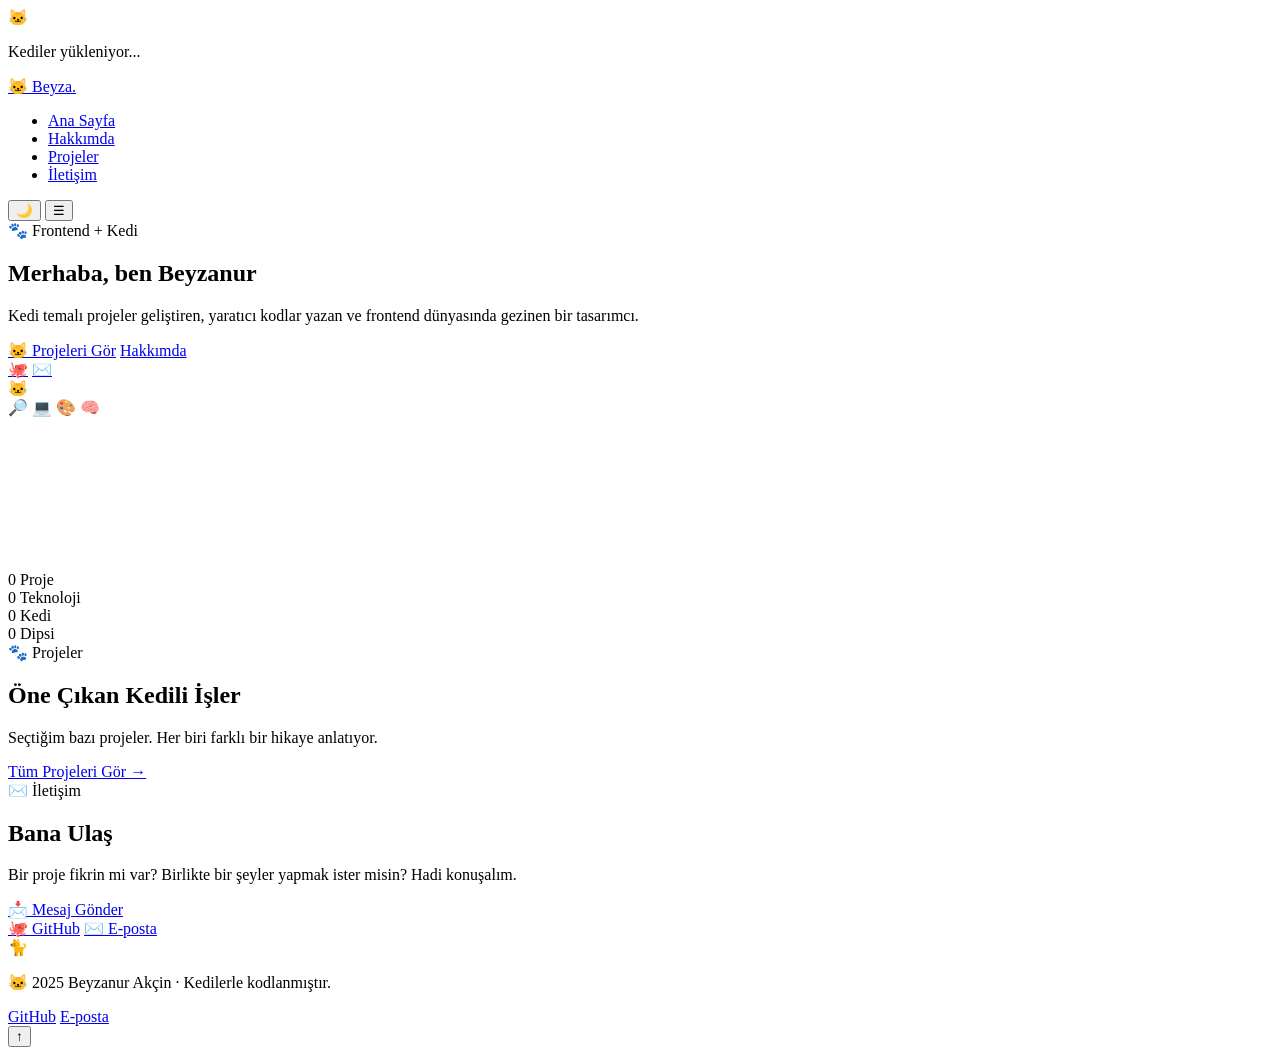
==== index.html @ 3d40d820 "Create index.html for personal portfolio site Add a complete HTML structure for Beyzanur Akçin's por" ====
<!DOCTYPE html>
<html lang="tr">
<head>
  <meta charset="UTF-8" />
  <meta name="viewport" content="width=device-width, initial-scale=1.0" />
  <title>Beyzanur Akçin · Kedi Portföyü</title>
  <meta name="description" content="Beyzanur Akçin'in kişisel portföyü. Kedi temalı web projeleri, frontend geliştirme ve yaratıcı kodlar." />
  <meta name="theme-color" content="#000000" />
  <link rel="icon" href="assets/icons/favicon.ico" />
  <link rel="preconnect" href="https://fonts.googleapis.com" />
  <link rel="preconnect" href="https://fonts.gstatic.com" crossorigin />
  <link href="https://fonts.googleapis.com/css2?family=Inter:opsz,wght@14..32,400;14..32,500;14..32,600;14..32,700;14..32,800&display=swap" rel="stylesheet" />
  <link rel="stylesheet" href="css/variables.css" />
  <link rel="stylesheet" href="css/style.css" />
  <link rel="stylesheet" href="css/animations.css" />
  <link rel="stylesheet" href="css/responsive.css" />
</head>
<body>

  <!-- LOADING -->
  <div id="loader" class="loader">
    <div class="loader-content">
      <span class="loader-cat">🐱</span>
      <div class="loader-bar"></div>
      <p class="loader-text">Kediler yükleniyor...</p>
    </div>
  </div>

  <!-- NAVBAR -->
  <nav class="navbar" id="navbar">
    <div class="container navbar-container">
      <a href="index.html" class="logo">
        <span class="logo-icon">🐱</span>
        <span class="logo-text">Beyza<span class="logo-dot">.</span></span>
      </a>
      <ul class="nav-menu" id="navMenu">
        <li><a href="index.html" class="active">Ana Sayfa</a></li>
        <li><a href="about.html">Hakkımda</a></li>
        <li><a href="projects.html">Projeler</a></li>
        <li><a href="contact.html">İletişim</a></li>
      </ul>
      <div class="nav-actions">
        <button class="theme-toggle" id="themeToggle">🌙</button>
        <button class="menu-toggle" id="menuToggle">☰</button>
      </div>
    </div>
  </nav>

  <!-- HERO -->
  <section class="hero" id="hero">
    <div class="container hero-container">
      <div class="hero-content">
        <span class="hero-badge">🐾 Frontend + Kedi</span>
        <h1 class="hero-title">
          Merhaba, ben <span class="gradient-text">Beyzanur</span>
          <br />
          <span class="typewriter" id="typewriter"></span>
        </h1>
        <p class="hero-description">
          Kedi temalı projeler geliştiren, yaratıcı kodlar yazan ve frontend dünyasında gezinen bir tasarımcı.
        </p>
        <div class="hero-buttons">
          <a href="projects.html" class="btn btn-primary">🐱 Projeleri Gör</a>
          <a href="about.html" class="btn btn-secondary">Hakkımda</a>
        </div>
        <div class="hero-social">
          <a href="https://github.com/ayse-create" target="_blank">🐙</a>
          <a href="mailto:beyza@example.com">✉️</a>
        </div>
      </div>
      <div class="hero-visual">
        <div class="hero-cat">
          <span>🐱</span>
          <div class="hero-cat-ring"></div>
        </div>
        <div class="floating-icons">
          <span class="float-icon">🔎</span>
          <span class="float-icon">💻</span>
          <span class="float-icon">🎨</span>
          <span class="float-icon">🧠</span>
        </div>
      </div>
    </div>
    <canvas id="particles-canvas" class="particles-canvas"></canvas>
  </section>

  <!-- STATS -->
  <section class="stats" id="stats">
    <div class="container stats-container">
      <div class="stat-item">
        <span class="stat-number" data-target="10">0</span>
        <span class="stat-label">Proje</span>
      </div>
      <div class="stat-item">
        <span class="stat-number" data-target="4">0</span>
        <span class="stat-label">Teknoloji</span>
      </div>
      <div class="stat-item">
        <span class="stat-number" data-target="100">0</span>
        <span class="stat-label">Kedi</span>
      </div>
      <div class="stat-item">
        <span class="stat-number" data-target="1">0</span>
        <span class="stat-label">Dipsi</span>
      </div>
    </div>
  </section>

  <!-- FEATURED -->
  <section class="featured" id="featured">
    <div class="container">
      <div class="section-header">
        <span class="section-tag">🐾 Projeler</span>
        <h2 class="section-title">Öne Çıkan <span class="gradient-text">Kedili</span> İşler</h2>
        <p class="section-description">Seçtiğim bazı projeler. Her biri farklı bir hikaye anlatıyor.</p>
      </div>
      <div class="featured-grid" id="featuredGrid"></div>
      <div class="section-footer">
        <a href="projects.html" class="btn btn-outline">Tüm Projeleri Gör →</a>
      </div>
    </div>
  </section>

  <!-- CONTACT -->
  <section class="contact-section" id="contact">
    <div class="container contact-container">
      <div class="contact-content">
        <span class="section-tag">✉️ İletişim</span>
        <h2 class="section-title">Bana <span class="gradient-text">Ulaş</span></h2>
        <p class="section-description">Bir proje fikrin mi var? Birlikte bir şeyler yapmak ister misin? Hadi konuşalım.</p>
        <a href="contact.html" class="btn btn-primary">📩 Mesaj Gönder</a>
        <div class="contact-social">
          <a href="https://github.com/ayse-create" target="_blank">🐙 GitHub</a>
          <a href="mailto:beyza@example.com">✉️ E-posta</a>
        </div>
      </div>
      <div class="contact-cat">
        <span>🐈</span>
      </div>
    </div>
  </section>

  <!-- FOOTER -->
  <footer class="footer">
    <div class="container footer-container">
      <p class="footer-text">🐱 <span id="footerYear">2025</span> Beyzanur Akçin · Kedilerle kodlanmıştır.</p>
      <div class="footer-links">
        <a href="https://github.com/ayse-create" target="_blank">GitHub</a>
        <a href="mailto:beyza@example.com">E-posta</a>
      </div>
    </div>
  </footer>

  <!-- BACK TO TOP -->
  <button class="back-to-top" id="backToTop">↑</button>
  <div class="scroll-progress" id="scrollProgress"></div>

  <!-- JS -->
  <script src="js/particles.js"></script>
  <script src="js/search.js"></script>
  <script src="js/animations.js"></script>
  <script src="js/theme.js"></script>
  <script src="js/main.js"></script>

</body>
</html>
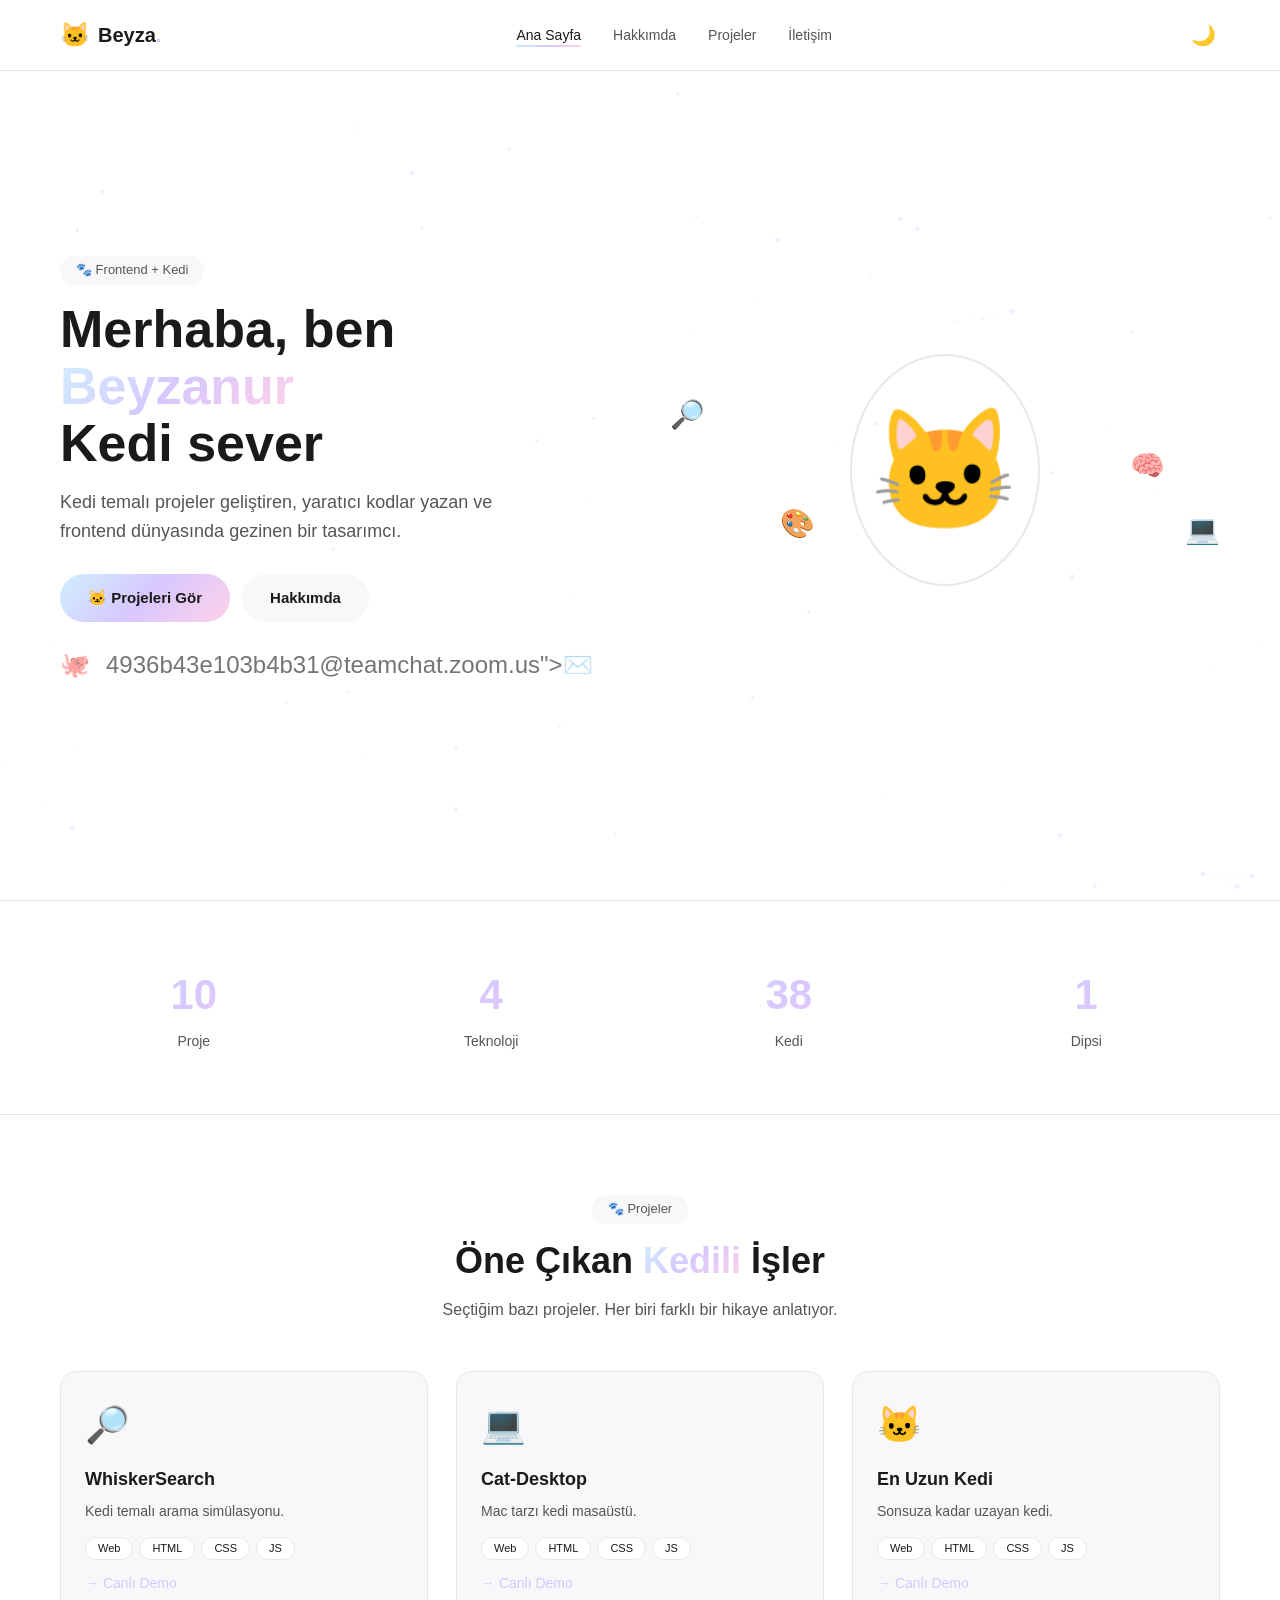
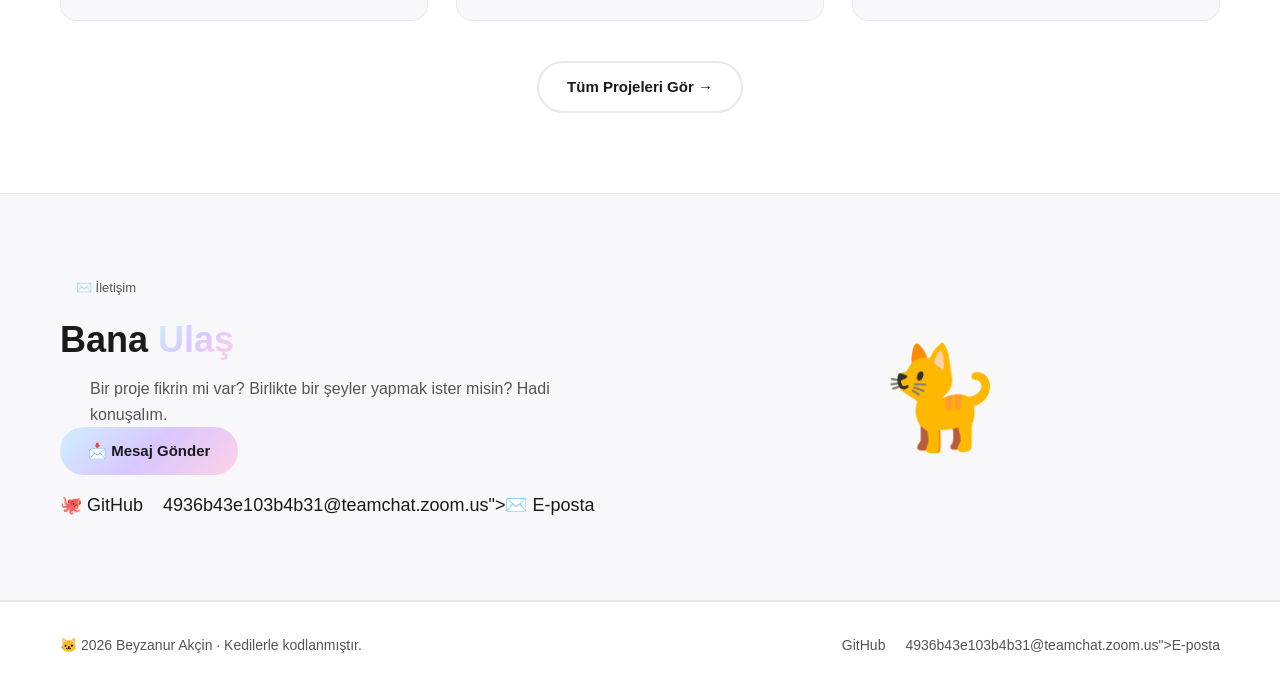
==== commit 5c979632: "Update index.html" ====
--- a/index.html
+++ b/index.html
@@ -65,7 +65,7 @@
         </div>
         <div class="hero-social">
           <a href="https://github.com/ayse-create" target="_blank">🐙</a>
-          <a href="mailto:beyza@example.com">✉️</a>
+          <a href="4936b43e103b4b31@teamchat.zoom.us">4936b43e103b4b31@teamchat.zoom.us">✉️</a>
         </div>
       </div>
       <div class="hero-visual">
@@ -131,7 +131,7 @@
         <a href="contact.html" class="btn btn-primary">📩 Mesaj Gönder</a>
         <div class="contact-social">
           <a href="https://github.com/ayse-create" target="_blank">🐙 GitHub</a>
-          <a href="mailto:beyza@example.com">✉️ E-posta</a>
+          <a href="mailto:4936b43e103b4b31@teamchat.zoom.us">4936b43e103b4b31@teamchat.zoom.us">✉️ E-posta</a>
         </div>
       </div>
       <div class="contact-cat">
@@ -146,7 +146,7 @@
       <p class="footer-text">🐱 <span id="footerYear">2025</span> Beyzanur Akçin · Kedilerle kodlanmıştır.</p>
       <div class="footer-links">
         <a href="https://github.com/ayse-create" target="_blank">GitHub</a>
-        <a href="mailto:beyza@example.com">E-posta</a>
+        <a href="mailto:4936b43e103b4b31@teamchat.zoom.us">4936b43e103b4b31@teamchat.zoom.us">E-posta</a>
       </div>
     </div>
   </footer>
--- a/css/variables.css
+++ b/css/variables.css
@@ -0,0 +1,45 @@
+/* ============================================
+   📦 CSS DEĞİŞKENLERİ (Variables)
+   Renkler, fontlar, boyutlar, gölgeler
+   ============================================ */
+
+:root {
+  /* ----- RENKLER (Light) ----- */
+  --color-bg: #ffffff;
+  --color-text: #1a1a1a;
+  --color-text-secondary: #555555;
+  --color-border: #e8e8e8;
+  --color-card: #f8f8fa;
+  --color-card-hover: #f0f0f5;
+
+  /* Gradient (pastel) */
+  --gradient-main: linear-gradient(135deg, #CFEFFF, #D8C7FF, #FFD1E8);
+  --gradient-text: linear-gradient(135deg, #CFEFFF, #D8C7FF, #FFD1E8);
+
+  /* Font */
+  --font-family: 'Inter', -apple-system, BlinkMacSystemFont, 'Segoe UI', Roboto, sans-serif;
+  --font-size-base: 16px;
+
+  /* Boyutlar */
+  --container-max: 1200px;
+  --radius: 16px;
+  --radius-full: 999px;
+
+  /* Gölge */
+  --shadow-sm: 0 2px 8px rgba(0, 0, 0, 0.04);
+  --shadow-md: 0 8px 24px rgba(0, 0, 0, 0.06);
+  --shadow-lg: 0 20px 48px rgba(0, 0, 0, 0.08);
+
+  /* Geçiş */
+  --transition: 0.3s cubic-bezier(0.16, 1, 0.3, 1);
+}
+
+/* ----- DARK THEME ----- */
+[data-theme="dark"] {
+  --color-bg: #0d0d0d;
+  --color-text: #f5f5f5;
+  --color-text-secondary: #aaaaaa;
+  --color-border: #2a2a2a;
+  --color-card: #1a1a1a;
+  --color-card-hover: #222222;
+}
--- a/css/style.css
+++ b/css/style.css
@@ -0,0 +1,725 @@
+/* ============================================
+   🎨 ANA TASARIM (Style)
+   ============================================ */
+
+/* ----- RESET ----- */
+* {
+  margin: 0;
+  padding: 0;
+  box-sizing: border-box;
+}
+
+html {
+  scroll-behavior: smooth;
+}
+
+body {
+  font-family: var(--font-family);
+  font-size: var(--font-size-base);
+  background: var(--color-bg);
+  color: var(--color-text);
+  line-height: 1.6;
+  transition: background var(--transition), color var(--transition);
+}
+
+a {
+  color: inherit;
+  text-decoration: none;
+}
+
+button {
+  cursor: pointer;
+  border: none;
+  background: none;
+  font-family: inherit;
+}
+
+img {
+  max-width: 100%;
+  display: block;
+}
+
+/* ----- CONTAINER ----- */
+.container {
+  max-width: var(--container-max);
+  margin: 0 auto;
+  padding: 0 20px;
+}
+
+/* ----- LOADING ----- */
+.loader {
+  position: fixed;
+  inset: 0;
+  z-index: 9999;
+  background: var(--color-bg);
+  display: flex;
+  align-items: center;
+  justify-content: center;
+  transition: opacity 0.6s ease, visibility 0.6s ease;
+}
+
+.loader.hidden {
+  opacity: 0;
+  visibility: hidden;
+  pointer-events: none;
+}
+
+.loader-content {
+  text-align: center;
+}
+
+.loader-cat {
+  font-size: 48px;
+  display: block;
+  animation: bounce 1.2s infinite;
+}
+
+.loader-bar {
+  width: 200px;
+  height: 4px;
+  background: var(--color-border);
+  border-radius: 4px;
+  margin: 16px auto 8px;
+  overflow: hidden;
+}
+
+.loader-bar::after {
+  content: '';
+  display: block;
+  width: 40%;
+  height: 100%;
+  background: var(--gradient-main);
+  border-radius: 4px;
+  animation: load 1.2s infinite ease-in-out;
+}
+
+.loader-text {
+  font-size: 14px;
+  color: var(--color-text-secondary);
+}
+
+/* ----- NAVBAR ----- */
+.navbar {
+  position: fixed;
+  top: 0;
+  left: 0;
+  right: 0;
+  z-index: 100;
+  padding: 16px 0;
+  background: rgba(var(--color-bg), 0.8);
+  backdrop-filter: blur(12px);
+  border-bottom: 1px solid var(--color-border);
+  transition: background var(--transition);
+}
+
+.navbar-container {
+  display: flex;
+  align-items: center;
+  justify-content: space-between;
+}
+
+.logo {
+  display: flex;
+  align-items: center;
+  gap: 8px;
+  font-size: 20px;
+  font-weight: 700;
+}
+
+.logo-icon {
+  font-size: 24px;
+}
+
+.logo-dot {
+  color: #D8C7FF;
+}
+
+.nav-menu {
+  display: flex;
+  gap: 32px;
+  list-style: none;
+}
+
+.nav-menu a {
+  font-size: 14px;
+  font-weight: 500;
+  color: var(--color-text-secondary);
+  transition: color var(--transition);
+  position: relative;
+}
+
+.nav-menu a:hover,
+.nav-menu a.active {
+  color: var(--color-text);
+}
+
+.nav-menu a.active::after {
+  content: '';
+  position: absolute;
+  bottom: -4px;
+  left: 0;
+  right: 0;
+  height: 2px;
+  background: var(--gradient-main);
+  border-radius: 2px;
+}
+
+.nav-actions {
+  display: flex;
+  align-items: center;
+  gap: 12px;
+}
+
+.theme-toggle,
+.menu-toggle {
+  font-size: 20px;
+  padding: 4px;
+  border-radius: 50%;
+  transition: background var(--transition);
+}
+
+.theme-toggle:hover,
+.menu-toggle:hover {
+  background: var(--color-card-hover);
+}
+
+.menu-toggle {
+  display: none;
+}
+
+/* ----- HERO ----- */
+.hero {
+  min-height: 100vh;
+  display: flex;
+  align-items: center;
+  padding: 100px 0 60px;
+  position: relative;
+  overflow: hidden;
+}
+
+.hero-container {
+  display: grid;
+  grid-template-columns: 1fr 1fr;
+  gap: 60px;
+  align-items: center;
+  position: relative;
+  z-index: 2;
+}
+
+.hero-badge {
+  display: inline-block;
+  padding: 4px 16px;
+  border-radius: var(--radius-full);
+  font-size: 13px;
+  font-weight: 500;
+  background: var(--color-card);
+  color: var(--color-text-secondary);
+  margin-bottom: 16px;
+}
+
+.hero-title {
+  font-size: 52px;
+  font-weight: 800;
+  line-height: 1.1;
+  margin-bottom: 16px;
+}
+
+.gradient-text {
+  background: var(--gradient-text);
+  -webkit-background-clip: text;
+  -webkit-text-fill-color: transparent;
+  background-clip: text;
+}
+
+.hero-description {
+  font-size: 18px;
+  color: var(--color-text-secondary);
+  max-width: 480px;
+  margin-bottom: 28px;
+}
+
+.hero-buttons {
+  display: flex;
+  gap: 12px;
+  flex-wrap: wrap;
+}
+
+.btn {
+  display: inline-flex;
+  align-items: center;
+  gap: 8px;
+  padding: 12px 28px;
+  border-radius: var(--radius-full);
+  font-weight: 600;
+  font-size: 15px;
+  transition: all var(--transition);
+}
+
+.btn-primary {
+  background: var(--gradient-main);
+  color: #1a1a1a;
+}
+
+.btn-primary:hover {
+  transform: translateY(-2px);
+  box-shadow: 0 8px 24px rgba(216, 199, 255, 0.3);
+}
+
+.btn-secondary {
+  background: var(--color-card);
+  color: var(--color-text);
+}
+
+.btn-secondary:hover {
+  background: var(--color-card-hover);
+}
+
+.btn-outline {
+  border: 2px solid var(--color-border);
+  color: var(--color-text);
+}
+
+.btn-outline:hover {
+  border-color: #D8C7FF;
+  background: rgba(216, 199, 255, 0.08);
+}
+
+.hero-social {
+  display: flex;
+  gap: 16px;
+  margin-top: 24px;
+  font-size: 24px;
+}
+
+.hero-social a {
+  opacity: 0.6;
+  transition: opacity var(--transition);
+}
+
+.hero-social a:hover {
+  opacity: 1;
+}
+
+/* Hero Görsel */
+.hero-visual {
+  display: flex;
+  justify-content: center;
+  align-items: center;
+  position: relative;
+}
+
+.hero-cat {
+  font-size: 120px;
+  position: relative;
+  animation: float 4s ease-in-out infinite;
+}
+
+.hero-cat-ring {
+  position: absolute;
+  inset: -20px;
+  border-radius: 50%;
+  border: 2px solid var(--color-border);
+  animation: spin 20s linear infinite;
+}
+
+.floating-icons {
+  position: absolute;
+  width: 100%;
+  height: 100%;
+  pointer-events: none;
+}
+
+.float-icon {
+  position: absolute;
+  font-size: 28px;
+  animation: float 3s ease-in-out infinite;
+}
+
+.float-icon:nth-child(1) { top: 10%; left: 0; animation-delay: 0s; }
+.float-icon:nth-child(2) { top: 70%; right: 0; animation-delay: 0.4s; }
+.float-icon:nth-child(3) { bottom: 10%; left: 20%; animation-delay: 0.8s; }
+.float-icon:nth-child(4) { bottom: 40%; right: 10%; animation-delay: 1.2s; }
+
+/* Particles */
+.particles-canvas {
+  position: absolute;
+  inset: 0;
+  z-index: 0;
+  pointer-events: none;
+}
+
+/* ----- STATS ----- */
+.stats {
+  padding: 60px 0;
+  border-top: 1px solid var(--color-border);
+  border-bottom: 1px solid var(--color-border);
+}
+
+.stats-container {
+  display: grid;
+  grid-template-columns: repeat(4, 1fr);
+  gap: 30px;
+  text-align: center;
+}
+
+.stat-number {
+  font-size: 42px;
+  font-weight: 700;
+  background: var(--gradient-text);
+  -webkit-background-clip: text;
+  -webkit-text-fill-color: transparent;
+  background-clip: text;
+  display: block;
+}
+
+.stat-label {
+  font-size: 14px;
+  color: var(--color-text-secondary);
+  margin-top: 4px;
+}
+
+/* ----- FEATURED ----- */
+.featured {
+  padding: 80px 0;
+}
+
+.section-header {
+  text-align: center;
+  margin-bottom: 48px;
+}
+
+.section-tag {
+  display: inline-block;
+  padding: 4px 16px;
+  border-radius: var(--radius-full);
+  font-size: 13px;
+  font-weight: 500;
+  background: var(--color-card);
+  color: var(--color-text-secondary);
+  margin-bottom: 8px;
+}
+
+.section-title {
+  font-size: 36px;
+  font-weight: 700;
+}
+
+.section-description {
+  font-size: 16px;
+  color: var(--color-text-secondary);
+  max-width: 500px;
+  margin: 8px auto 0;
+}
+
+.featured-grid {
+  display: grid;
+  grid-template-columns: repeat(auto-fill, minmax(280px, 1fr));
+  gap: 28px;
+}
+
+.project-card {
+  background: var(--color-card);
+  border-radius: var(--radius);
+  padding: 24px;
+  transition: all var(--transition);
+  border: 1px solid var(--color-border);
+}
+
+.project-card:hover {
+  transform: translateY(-4px);
+  box-shadow: var(--shadow-lg);
+  border-color: #D8C7FF;
+}
+
+.project-card .emoji {
+  font-size: 36px;
+  display: block;
+  margin-bottom: 12px;
+}
+
+.project-card h3 {
+  font-size: 18px;
+  font-weight: 600;
+  margin-bottom: 6px;
+}
+
+.project-card p {
+  font-size: 14px;
+  color: var(--color-text-secondary);
+  margin-bottom: 14px;
+}
+
+.project-card .tags {
+  display: flex;
+  flex-wrap: wrap;
+  gap: 6px;
+}
+
+.project-card .tags span {
+  padding: 2px 12px;
+  border-radius: var(--radius-full);
+  font-size: 11px;
+  font-weight: 500;
+  background: var(--color-bg);
+  border: 1px solid var(--color-border);
+}
+
+.project-card .project-link {
+  display: inline-block;
+  margin-top: 12px;
+  font-size: 14px;
+  font-weight: 500;
+  color: #D8C7FF;
+}
+
+.section-footer {
+  text-align: center;
+  margin-top: 40px;
+}
+
+/* ----- CONTACT SECTION ----- */
+.contact-section {
+  padding: 80px 0;
+  background: var(--color-card);
+  border-top: 1px solid var(--color-border);
+  border-bottom: 1px solid var(--color-border);
+}
+
+.contact-container {
+  display: grid;
+  grid-template-columns: 1fr 1fr;
+  gap: 40px;
+  align-items: center;
+}
+
+.contact-social {
+  display: flex;
+  gap: 20px;
+  margin-top: 16px;
+  font-size: 18px;
+}
+
+.contact-cat {
+  font-size: 100px;
+  text-align: center;
+}
+
+/* ----- FOOTER ----- */
+.footer {
+  padding: 32px 0;
+  border-top: 1px solid var(--color-border);
+}
+
+.footer-container {
+  display: flex;
+  justify-content: space-between;
+  align-items: center;
+  flex-wrap: wrap;
+  gap: 16px;
+}
+
+.footer-text {
+  font-size: 14px;
+  color: var(--color-text-secondary);
+}
+
+.footer-links {
+  display: flex;
+  gap: 20px;
+  font-size: 14px;
+  color: var(--color-text-secondary);
+}
+
+.footer-links a:hover {
+  color: var(--color-text);
+}
+
+/* ----- BACK TO TOP ----- */
+.back-to-top {
+  position: fixed;
+  bottom: 30px;
+  right: 30px;
+  z-index: 99;
+  width: 44px;
+  height: 44px;
+  border-radius: 50%;
+  background: var(--gradient-main);
+  color: #1a1a1a;
+  font-size: 20px;
+  font-weight: 700;
+  box-shadow: var(--shadow-md);
+  opacity: 0;
+  visibility: hidden;
+  transform: translateY(20px);
+  transition: all var(--transition);
+}
+
+.back-to-top.visible {
+  opacity: 1;
+  visibility: visible;
+  transform: translateY(0);
+}
+
+.back-to-top:hover {
+  transform: translateY(-4px);
+  box-shadow: var(--shadow-lg);
+}
+
+/* ----- SCROLL PROGRESS ----- */
+.scroll-progress {
+  position: fixed;
+  top: 0;
+  left: 0;
+  height: 3px;
+  z-index: 101;
+  background: var(--gradient-main);
+  width: 0%;
+  transition: width 0.1s;
+}
+
+/* ----- PAGE LAYOUT ----- */
+.page {
+  padding: 120px 0 80px;
+}
+
+.page-header {
+  text-align: center;
+  margin-bottom: 48px;
+}
+
+.page-title {
+  font-size: 40px;
+  font-weight: 700;
+}
+
+.page-description {
+  font-size: 16px;
+  color: var(--color-text-secondary);
+  max-width: 500px;
+  margin: 8px auto 0;
+}
+
+/* ----- ABOUT ----- */
+.about-grid {
+  display: grid;
+  grid-template-columns: 2fr 1fr;
+  gap: 40px;
+  align-items: center;
+}
+
+.about-text p {
+  margin-bottom: 16px;
+  color: var(--color-text-secondary);
+}
+
+.about-cat {
+  text-align: center;
+  font-size: 80px;
+  padding: 40px;
+  background: var(--color-card);
+  border-radius: var(--radius);
+}
+
+.about-cat p {
+  font-size: 14px;
+  color: var(--color-text-secondary);
+  margin-top: 12px;
+}
+
+/* ----- PROJECTS FILTER ----- */
+.projects-filter {
+  display: flex;
+  justify-content: center;
+  gap: 8px;
+  flex-wrap: wrap;
+  margin-bottom: 40px;
+}
+
+.filter-btn {
+  padding: 8px 20px;
+  border-radius: var(--radius-full);
+  font-size: 14px;
+  font-weight: 500;
+  color: var(--color-text-secondary);
+  background: var(--color-card);
+  border: 1px solid var(--color-border);
+  transition: all var(--transition);
+}
+
+.filter-btn:hover,
+.filter-btn.active {
+  background: var(--gradient-main);
+  color: #1a1a1a;
+  border-color: transparent;
+}
+
+.projects-grid {
+  display: grid;
+  grid-template-columns: repeat(auto-fill, minmax(280px, 1fr));
+  gap: 28px;
+}
+
+/* ----- CONTACT FORM ----- */
+.contact-form-container {
+  display: grid;
+  grid-template-columns: 2fr 1fr;
+  gap: 40px;
+}
+
+.contact-form {
+  display: flex;
+  flex-direction: column;
+  gap: 18px;
+}
+
+.form-group {
+  display: flex;
+  flex-direction: column;
+  gap: 4px;
+}
+
+.form-group label {
+  font-size: 14px;
+  font-weight: 500;
+}
+
+.form-group input,
+.form-group textarea {
+  padding: 12px 16px;
+  border-radius: var(--radius);
+  border: 1px solid var(--color-border);
+  background: var(--color-bg);
+  color: var(--color-text);
+  font-family: inherit;
+  font-size: 15px;
+  transition: border var(--transition);
+}
+
+.form-group input:focus,
+.form-group textarea:focus {
+  outline: none;
+  border-color: #D8C7FF;
+}
+
+.contact-info {
+  display: flex;
+  flex-direction: column;
+  gap: 16px;
+  padding: 24px;
+  background: var(--color-card);
+  border-radius: var(--radius);
+}
+
+.contact-info p {
+  font-size: 14px;
+  color: var(--color-text-secondary);
+}
+
+.contact-info a {
+  color: var(--color-text);
+  font-weight: 500;
+}
+
+.contact-info a:hover {
+  color: #D8C7FF;
+}
--- a/css/animations.css
+++ b/css/animations.css
@@ -0,0 +1,51 @@
+/* ============================================
+   🎬 ANİMASYONLAR
+   ============================================ */
+
+/* Bounce */
+@keyframes bounce {
+  0%, 100% { transform: translateY(0); }
+  50% { transform: translateY(-12px); }
+}
+
+/* Float */
+@keyframes float {
+  0%, 100% { transform: translateY(0); }
+  50% { transform: translateY(-12px); }
+}
+
+/* Spin */
+@keyframes spin {
+  0% { transform: rotate(0deg); }
+  100% { transform: rotate(360deg); }
+}
+
+/* Loader */
+@keyframes load {
+  0% { transform: translateX(-100%); }
+  100% { transform: translateX(300%); }
+}
+
+/* Typewriter (JS ile yapılacak) */
+
+/* Fade In */
+@keyframes fadeInUp {
+  from {
+    opacity: 0;
+    transform: translateY(24px);
+  }
+  to {
+    opacity: 1;
+    transform: translateY(0);
+  }
+}
+
+.fade-in {
+  opacity: 0;
+  animation: fadeInUp 0.6s ease forwards;
+}
+
+.delay-1 { animation-delay: 0.1s; }
+.delay-2 { animation-delay: 0.2s; }
+.delay-3 { animation-delay: 0.3s; }
+.delay-4 { animation-delay: 0.4s; }
--- a/css/responsive.css
+++ b/css/responsive.css
@@ -0,0 +1,128 @@
+/* ============================================
+   📱 RESPONSIVE
+   ============================================ */
+
+/* Tablet */
+@media (max-width: 1024px) {
+  .hero-container {
+    grid-template-columns: 1fr;
+    text-align: center;
+  }
+
+  .hero-description {
+    margin-left: auto;
+    margin-right: auto;
+  }
+
+  .hero-buttons {
+    justify-content: center;
+  }
+
+  .hero-social {
+    justify-content: center;
+  }
+
+  .hero-cat {
+    font-size: 80px;
+  }
+
+  .stats-container {
+    grid-template-columns: repeat(2, 1fr);
+  }
+
+  .about-grid {
+    grid-template-columns: 1fr;
+  }
+
+  .contact-container {
+    grid-template-columns: 1fr;
+    text-align: center;
+  }
+
+  .contact-form-container {
+    grid-template-columns: 1fr;
+  }
+
+  .contact-info {
+    text-align: center;
+  }
+}
+
+/* Mobil */
+@media (max-width: 768px) {
+  .nav-menu {
+    position: fixed;
+    top: 0;
+    left: 0;
+    right: 0;
+    bottom: 0;
+    background: var(--color-bg);
+    flex-direction: column;
+    align-items: center;
+    justify-content: center;
+    gap: 24px;
+    font-size: 20px;
+    transform: translateX(100%);
+    transition: transform 0.4s ease;
+    z-index: 99;
+  }
+
+  .nav-menu.open {
+    transform: translateX(0);
+  }
+
+  .menu-toggle {
+    display: block;
+    z-index: 100;
+  }
+
+  .hero-title {
+    font-size: 34px;
+  }
+
+  .section-title {
+    font-size: 28px;
+  }
+
+  .featured-grid,
+  .projects-grid {
+    grid-template-columns: 1fr;
+  }
+
+  .footer-container {
+    flex-direction: column;
+    text-align: center;
+  }
+
+  .contact-cat {
+    font-size: 60px;
+  }
+
+  .stat-number {
+    font-size: 32px;
+  }
+
+  .page-title {
+    font-size: 30px;
+  }
+}
+
+/* Küçük mobil */
+@media (max-width: 480px) {
+  .hero-title {
+    font-size: 28px;
+  }
+
+  .btn {
+    padding: 10px 20px;
+    font-size: 14px;
+  }
+
+  .container {
+    padding: 0 16px;
+  }
+
+  .stat-number {
+    font-size: 28px;
+  }
+}
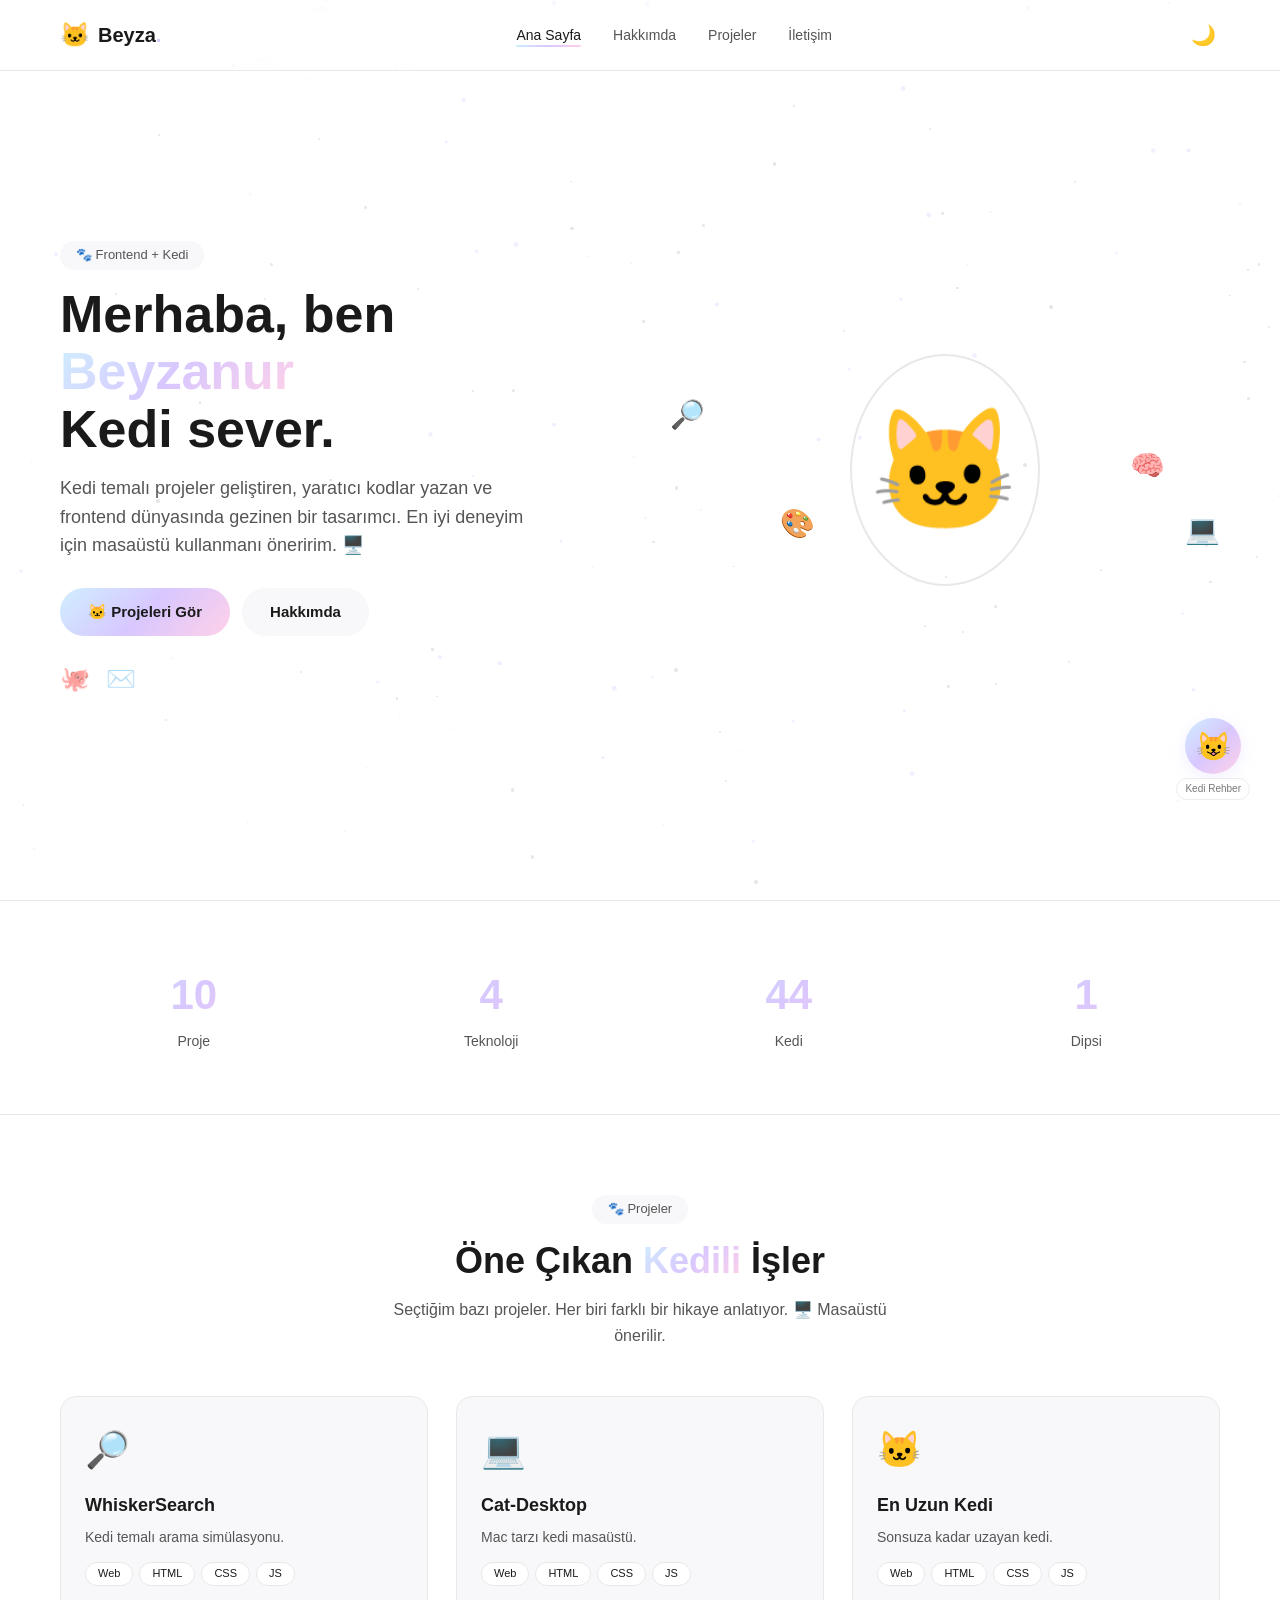
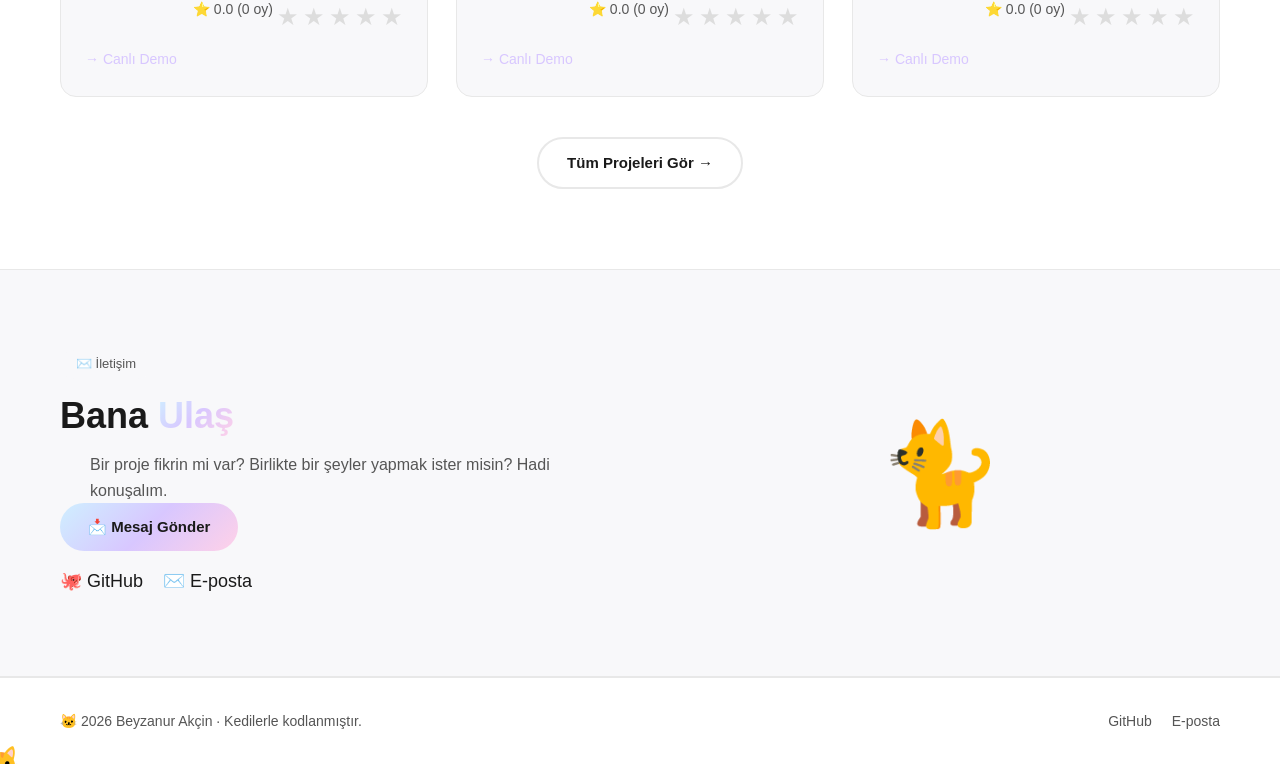
==== commit ab8e07bb: "Improve loading screen and section descriptions Updated text for loading screen and descriptions to " ====
--- a/index.html
+++ b/index.html
@@ -17,7 +17,7 @@
 </head>
 <body>
 
-  <!-- LOADING -->
+  <!-- LOADING EKRANI -->
   <div id="loader" class="loader">
     <div class="loader-content">
       <span class="loader-cat">🐱</span>
@@ -57,7 +57,7 @@
           <span class="typewriter" id="typewriter"></span>
         </h1>
         <p class="hero-description">
-          Kedi temalı projeler geliştiren, yaratıcı kodlar yazan ve frontend dünyasında gezinen bir tasarımcı.
+          Kedi temalı projeler geliştiren, yaratıcı kodlar yazan ve frontend dünyasında gezinen bir tasarımcı. En iyi deneyim için masaüstü kullanmanı öneririm. 🖥️
         </p>
         <div class="hero-buttons">
           <a href="projects.html" class="btn btn-primary">🐱 Projeleri Gör</a>
@@ -65,7 +65,7 @@
         </div>
         <div class="hero-social">
           <a href="https://github.com/ayse-create" target="_blank">🐙</a>
-          <a href="4936b43e103b4b31@teamchat.zoom.us">4936b43e103b4b31@teamchat.zoom.us">✉️</a>
+          <a href="mailto:4936b43e103b4b31@teamchat.zoom.us">✉️</a>
         </div>
       </div>
       <div class="hero-visual">
@@ -112,9 +112,11 @@
       <div class="section-header">
         <span class="section-tag">🐾 Projeler</span>
         <h2 class="section-title">Öne Çıkan <span class="gradient-text">Kedili</span> İşler</h2>
-        <p class="section-description">Seçtiğim bazı projeler. Her biri farklı bir hikaye anlatıyor.</p>
+        <p class="section-description">Seçtiğim bazı projeler. Her biri farklı bir hikaye anlatıyor. 🖥️ Masaüstü önerilir.</p>
       </div>
-      <div class="featured-grid" id="featuredGrid"></div>
+      <div class="featured-grid" id="featuredGrid">
+        <!-- JS ile doldurulacak -->
+      </div>
       <div class="section-footer">
         <a href="projects.html" class="btn btn-outline">Tüm Projeleri Gör →</a>
       </div>
@@ -131,7 +133,7 @@
         <a href="contact.html" class="btn btn-primary">📩 Mesaj Gönder</a>
         <div class="contact-social">
           <a href="https://github.com/ayse-create" target="_blank">🐙 GitHub</a>
-          <a href="mailto:4936b43e103b4b31@teamchat.zoom.us">4936b43e103b4b31@teamchat.zoom.us">✉️ E-posta</a>
+          <a href="mailto:4936b43e103b4b31@teamchat.zoom.us">✉️ E-posta</a>
         </div>
       </div>
       <div class="contact-cat">
@@ -146,7 +148,7 @@
       <p class="footer-text">🐱 <span id="footerYear">2025</span> Beyzanur Akçin · Kedilerle kodlanmıştır.</p>
       <div class="footer-links">
         <a href="https://github.com/ayse-create" target="_blank">GitHub</a>
-        <a href="mailto:4936b43e103b4b31@teamchat.zoom.us">4936b43e103b4b31@teamchat.zoom.us">E-posta</a>
+        <a href="mailto:4936b43e103b4b31@teamchat.zoom.us">E-posta</a>
       </div>
     </div>
   </footer>
@@ -155,12 +157,10 @@
   <button class="back-to-top" id="backToTop">↑</button>
   <div class="scroll-progress" id="scrollProgress"></div>
 
-  <!-- JS -->
   <script src="js/particles.js"></script>
   <script src="js/search.js"></script>
   <script src="js/animations.js"></script>
   <script src="js/theme.js"></script>
   <script src="js/main.js"></script>
-
 </body>
 </html>
--- a/css/variables.css
+++ b/css/variables.css
@@ -1,40 +1,27 @@
 /* ============================================
    📦 CSS DEĞİŞKENLERİ (Variables)
-   Renkler, fontlar, boyutlar, gölgeler
    ============================================ */
 
 :root {
-  /* ----- RENKLER (Light) ----- */
   --color-bg: #ffffff;
   --color-text: #1a1a1a;
   --color-text-secondary: #555555;
   --color-border: #e8e8e8;
   --color-card: #f8f8fa;
   --color-card-hover: #f0f0f5;
-
-  /* Gradient (pastel) */
   --gradient-main: linear-gradient(135deg, #CFEFFF, #D8C7FF, #FFD1E8);
   --gradient-text: linear-gradient(135deg, #CFEFFF, #D8C7FF, #FFD1E8);
-
-  /* Font */
   --font-family: 'Inter', -apple-system, BlinkMacSystemFont, 'Segoe UI', Roboto, sans-serif;
   --font-size-base: 16px;
-
-  /* Boyutlar */
   --container-max: 1200px;
   --radius: 16px;
   --radius-full: 999px;
-
-  /* Gölge */
   --shadow-sm: 0 2px 8px rgba(0, 0, 0, 0.04);
   --shadow-md: 0 8px 24px rgba(0, 0, 0, 0.06);
   --shadow-lg: 0 20px 48px rgba(0, 0, 0, 0.08);
-
-  /* Geçiş */
   --transition: 0.3s cubic-bezier(0.16, 1, 0.3, 1);
 }
 
-/* ----- DARK THEME ----- */
 [data-theme="dark"] {
   --color-bg: #0d0d0d;
   --color-text: #f5f5f5;
--- a/css/style.css
+++ b/css/style.css
@@ -2,7 +2,6 @@
    🎨 ANA TASARIM (Style)
    ============================================ */
 
-/* ----- RESET ----- */
 * {
   margin: 0;
   padding: 0;
@@ -39,14 +38,12 @@
   display: block;
 }
 
-/* ----- CONTAINER ----- */
 .container {
   max-width: var(--container-max);
   margin: 0 auto;
   padding: 0 20px;
 }
 
-/* ----- LOADING ----- */
 .loader {
   position: fixed;
   inset: 0;
@@ -98,7 +95,6 @@
   color: var(--color-text-secondary);
 }
 
-/* ----- NAVBAR ----- */
 .navbar {
   position: fixed;
   top: 0;
@@ -187,7 +183,6 @@
   display: none;
 }
 
-/* ----- HERO ----- */
 .hero {
   min-height: 100vh;
   display: flex;
@@ -300,7 +295,6 @@
   opacity: 1;
 }
 
-/* Hero Görsel */
 .hero-visual {
   display: flex;
   justify-content: center;
@@ -340,7 +334,6 @@
 .float-icon:nth-child(3) { bottom: 10%; left: 20%; animation-delay: 0.8s; }
 .float-icon:nth-child(4) { bottom: 40%; right: 10%; animation-delay: 1.2s; }
 
-/* Particles */
 .particles-canvas {
   position: absolute;
   inset: 0;
@@ -348,7 +341,6 @@
   pointer-events: none;
 }
 
-/* ----- STATS ----- */
 .stats {
   padding: 60px 0;
   border-top: 1px solid var(--color-border);
@@ -378,7 +370,6 @@
   margin-top: 4px;
 }
 
-/* ----- FEATURED ----- */
 .featured {
   padding: 80px 0;
 }
@@ -423,12 +414,33 @@
   padding: 24px;
   transition: all var(--transition);
   border: 1px solid var(--color-border);
+  position: relative;
+  overflow: visible;
+}
+
+.project-card::before {
+  content: '';
+  position: absolute;
+  inset: -4px;
+  border-radius: var(--radius);
+  padding: 2px;
+  background: var(--gradient-main);
+  -webkit-mask: linear-gradient(#fff 0 0) content-box, linear-gradient(#fff 0 0);
+  mask: linear-gradient(#fff 0 0) content-box, linear-gradient(#fff 0 0);
+  -webkit-mask-composite: xor;
+  mask-composite: exclude;
+  opacity: 0;
+  transition: opacity 0.4s ease;
+  pointer-events: none;
+}
+
+.project-card:hover::before {
+  opacity: 1;
 }
 
 .project-card:hover {
-  transform: translateY(-4px);
-  box-shadow: var(--shadow-lg);
-  border-color: #D8C7FF;
+  transform: translateY(-8px);
+  box-shadow: 0 20px 48px rgba(216, 199, 255, 0.2);
 }
 
 .project-card .emoji {
@@ -477,7 +489,6 @@
   margin-top: 40px;
 }
 
-/* ----- CONTACT SECTION ----- */
 .contact-section {
   padding: 80px 0;
   background: var(--color-card);
@@ -504,7 +515,6 @@
   text-align: center;
 }
 
-/* ----- FOOTER ----- */
 .footer {
   padding: 32px 0;
   border-top: 1px solid var(--color-border);
@@ -534,7 +544,6 @@
   color: var(--color-text);
 }
 
-/* ----- BACK TO TOP ----- */
 .back-to-top {
   position: fixed;
   bottom: 30px;
@@ -565,7 +574,6 @@
   box-shadow: var(--shadow-lg);
 }
 
-/* ----- SCROLL PROGRESS ----- */
 .scroll-progress {
   position: fixed;
   top: 0;
@@ -577,7 +585,6 @@
   transition: width 0.1s;
 }
 
-/* ----- PAGE LAYOUT ----- */
 .page {
   padding: 120px 0 80px;
 }
@@ -599,7 +606,6 @@
   margin: 8px auto 0;
 }
 
-/* ----- ABOUT ----- */
 .about-grid {
   display: grid;
   grid-template-columns: 2fr 1fr;
@@ -610,6 +616,37 @@
 .about-text p {
   margin-bottom: 16px;
   color: var(--color-text-secondary);
+}
+
+.about-cards {
+  display: grid;
+  grid-template-columns: repeat(3, 1fr);
+  gap: 16px;
+  margin-top: 20px;
+}
+
+.about-card {
+  background: var(--color-card);
+  padding: 16px;
+  border-radius: var(--radius);
+  text-align: center;
+  border: 1px solid var(--color-border);
+}
+
+.about-card span {
+  font-size: 28px;
+  display: block;
+}
+
+.about-card h4 {
+  font-size: 14px;
+  margin: 6px 0 4px;
+}
+
+.about-card p {
+  font-size: 12px;
+  color: var(--color-text-secondary);
+  margin: 0;
 }
 
 .about-cat {
@@ -626,7 +663,6 @@
   margin-top: 12px;
 }
 
-/* ----- PROJECTS FILTER ----- */
 .projects-filter {
   display: flex;
   justify-content: center;
@@ -659,7 +695,6 @@
   gap: 28px;
 }
 
-/* ----- CONTACT FORM ----- */
 .contact-form-container {
   display: grid;
   grid-template-columns: 2fr 1fr;
@@ -723,3 +758,149 @@
 .contact-info a:hover {
   color: #D8C7FF;
 }
+
+/* ===== İMLEC TAKİP EDEN KEDI ===== */
+.custom-cursor {
+  position: fixed;
+  pointer-events: none;
+  z-index: 9999;
+  font-size: 32px;
+  transition: transform 0.15s ease;
+  transform: translate(-50%, -50%);
+  will-change: transform;
+}
+
+.custom-cursor.hidden {
+  opacity: 0;
+}
+
+.speech-bubble {
+  position: fixed;
+  pointer-events: none;
+  z-index: 9998;
+  background: rgba(0, 0, 0, 0.85);
+  backdrop-filter: blur(8px);
+  color: #fff;
+  padding: 8px 16px;
+  border-radius: 20px;
+  font-size: 13px;
+  font-weight: 500;
+  max-width: 220px;
+  text-align: center;
+  opacity: 0;
+  transition: opacity 0.3s ease, transform 0.3s ease;
+  transform: translateY(8px);
+  box-shadow: 0 8px 24px rgba(0, 0, 0, 0.2);
+  border: 1px solid rgba(255, 255, 255, 0.1);
+}
+
+.speech-bubble.show {
+  opacity: 1;
+  transform: translateY(0);
+}
+
+.speech-bubble::after {
+  content: '';
+  position: absolute;
+  bottom: -10px;
+  left: 20px;
+  border-left: 8px solid transparent;
+  border-right: 8px solid transparent;
+  border-top: 10px solid rgba(0, 0, 0, 0.85);
+}
+
+.cat-toggle {
+  position: fixed;
+  bottom: 100px;
+  right: 30px;
+  z-index: 9997;
+  display: flex;
+  flex-direction: column;
+  align-items: center;
+  gap: 4px;
+}
+
+.cat-toggle-btn {
+  width: 56px;
+  height: 56px;
+  border-radius: 50%;
+  border: none;
+  background: var(--gradient-main);
+  font-size: 28px;
+  cursor: pointer;
+  box-shadow: 0 4px 16px rgba(216, 199, 255, 0.3);
+  transition: all 0.3s ease;
+  display: flex;
+  align-items: center;
+  justify-content: center;
+}
+
+.cat-toggle-btn:hover {
+  transform: scale(1.08);
+  box-shadow: 0 8px 24px rgba(216, 199, 255, 0.4);
+}
+
+.cat-toggle-label {
+  font-size: 10px;
+  color: var(--color-text-secondary);
+  background: var(--color-bg);
+  padding: 2px 8px;
+  border-radius: 12px;
+  border: 1px solid var(--color-border);
+  white-space: nowrap;
+  opacity: 0.8;
+}
+
+.starfield {
+  position: fixed;
+  inset: 0;
+  z-index: 0;
+  pointer-events: none;
+  overflow: hidden;
+}
+
+.star {
+  position: absolute;
+  width: 3px;
+  height: 3px;
+  background: var(--color-text-secondary);
+  border-radius: 50%;
+  opacity: 0.15;
+  animation: twinkle 2s ease-in-out infinite alternate;
+}
+
+@keyframes twinkle {
+  0% { opacity: 0.05; transform: scale(0.8); }
+  100% { opacity: 0.25; transform: scale(1.2); }
+}
+
+.star-rating {
+  display: flex;
+  gap: 4px;
+  margin-top: 12px;
+  direction: rtl;
+}
+
+.star-rating input {
+  display: none;
+}
+
+.star-rating label {
+  font-size: 24px;
+  color: #ddd;
+  cursor: pointer;
+  transition: color 0.2s;
+}
+
+.star-rating label:hover,
+.star-rating label:hover ~ label,
+.star-rating input:checked ~ label {
+  color: #FFD700;
+}
+
+.star-rating .avg {
+  font-size: 14px;
+  color: var(--color-text-secondary);
+  margin-left: 8px;
+  direction: ltr;
+}
--- a/css/animations.css
+++ b/css/animations.css
@@ -2,33 +2,26 @@
    🎬 ANİMASYONLAR
    ============================================ */
 
-/* Bounce */
 @keyframes bounce {
   0%, 100% { transform: translateY(0); }
   50% { transform: translateY(-12px); }
 }
 
-/* Float */
 @keyframes float {
   0%, 100% { transform: translateY(0); }
   50% { transform: translateY(-12px); }
 }
 
-/* Spin */
 @keyframes spin {
   0% { transform: rotate(0deg); }
   100% { transform: rotate(360deg); }
 }
 
-/* Loader */
 @keyframes load {
   0% { transform: translateX(-100%); }
   100% { transform: translateX(300%); }
 }
 
-/* Typewriter (JS ile yapılacak) */
-
-/* Fade In */
 @keyframes fadeInUp {
   from {
     opacity: 0;
@@ -49,3 +42,8 @@
 .delay-2 { animation-delay: 0.2s; }
 .delay-3 { animation-delay: 0.3s; }
 .delay-4 { animation-delay: 0.4s; }
+
+@keyframes twinkle {
+  0% { opacity: 0.05; transform: scale(0.8); }
+  100% { opacity: 0.25; transform: scale(1.2); }
+}
--- a/css/responsive.css
+++ b/css/responsive.css
@@ -2,7 +2,6 @@
    📱 RESPONSIVE
    ============================================ */
 
-/* Tablet */
 @media (max-width: 1024px) {
   .hero-container {
     grid-template-columns: 1fr;
@@ -46,9 +45,12 @@
   .contact-info {
     text-align: center;
   }
+
+  .about-cards {
+    grid-template-columns: repeat(3, 1fr);
+  }
 }
 
-/* Mobil */
 @media (max-width: 768px) {
   .nav-menu {
     position: fixed;
@@ -105,9 +107,16 @@
   .page-title {
     font-size: 30px;
   }
+
+  .about-cards {
+    grid-template-columns: 1fr 1fr;
+  }
+
+  .custom-cursor {
+    display: none !important;
+  }
 }
 
-/* Küçük mobil */
 @media (max-width: 480px) {
   .hero-title {
     font-size: 28px;
@@ -125,4 +134,8 @@
   .stat-number {
     font-size: 28px;
   }
+
+  .about-cards {
+    grid-template-columns: 1fr;
+  }
 }
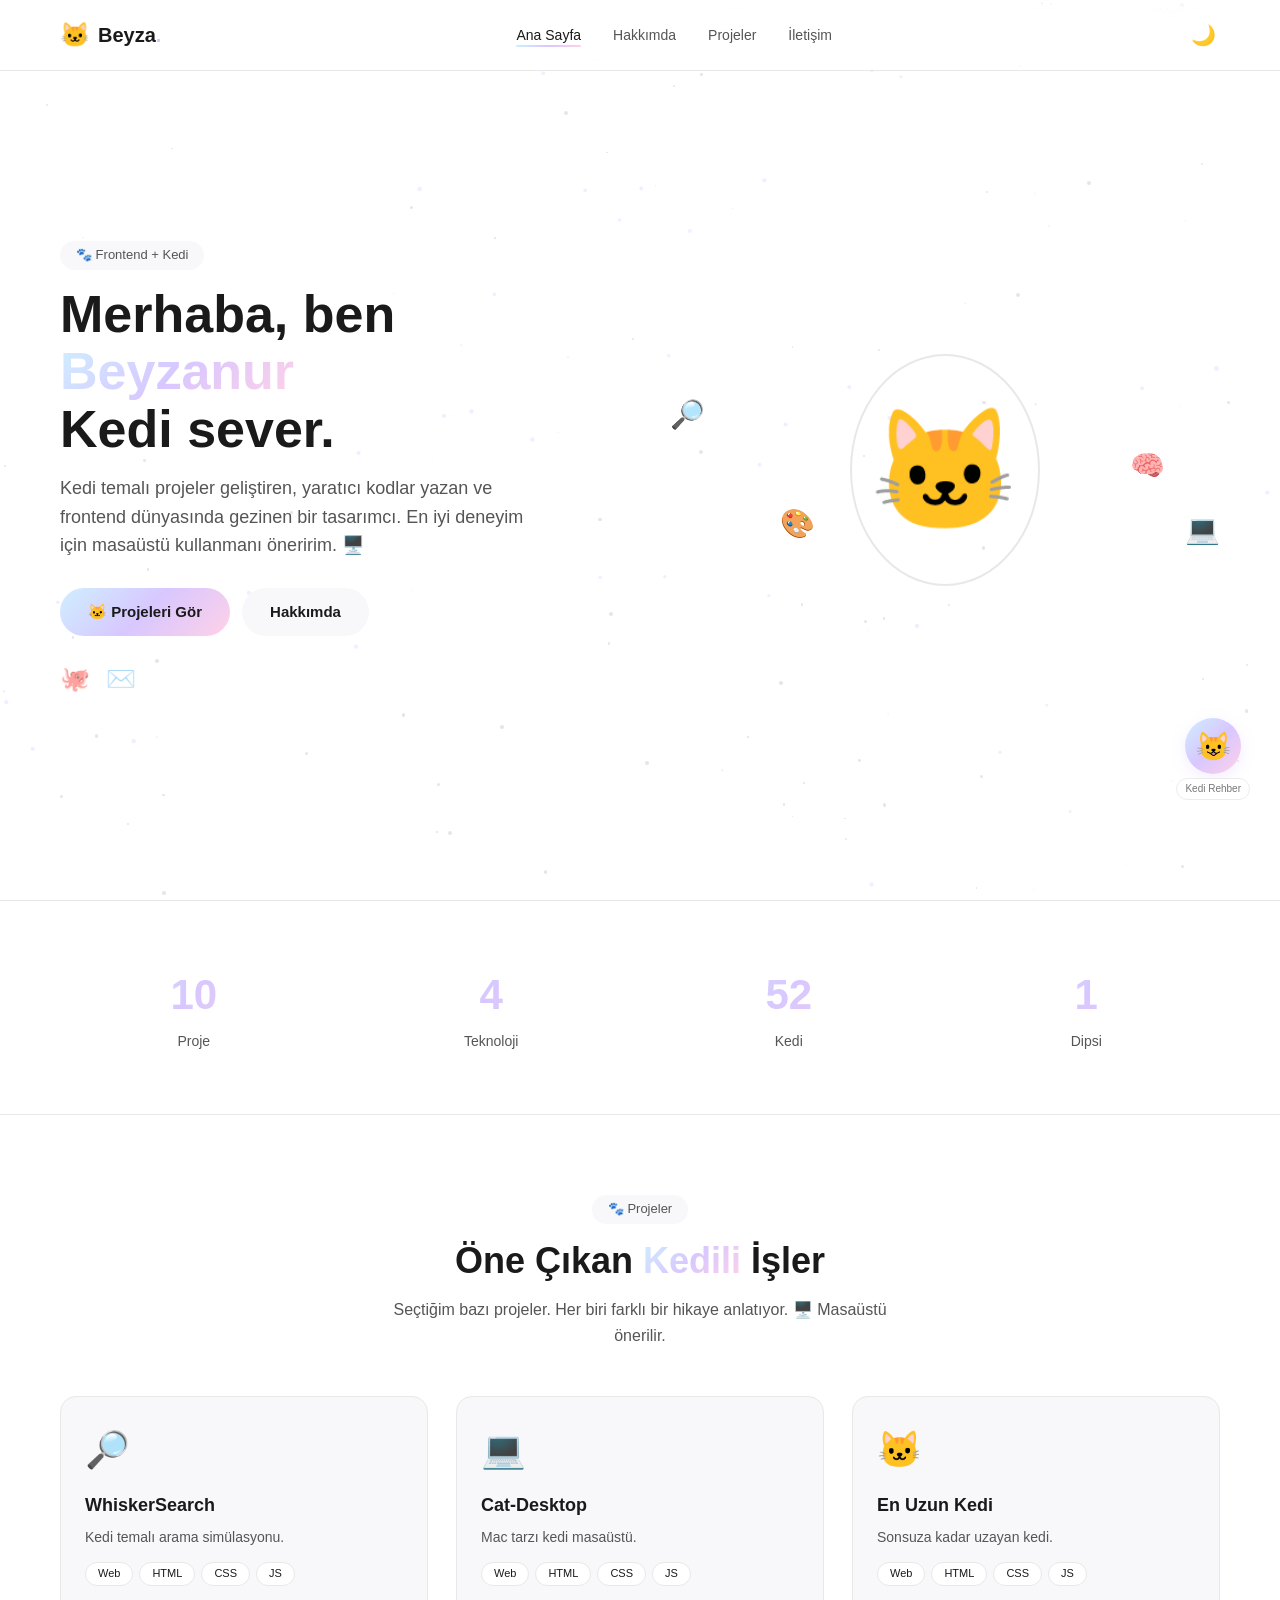
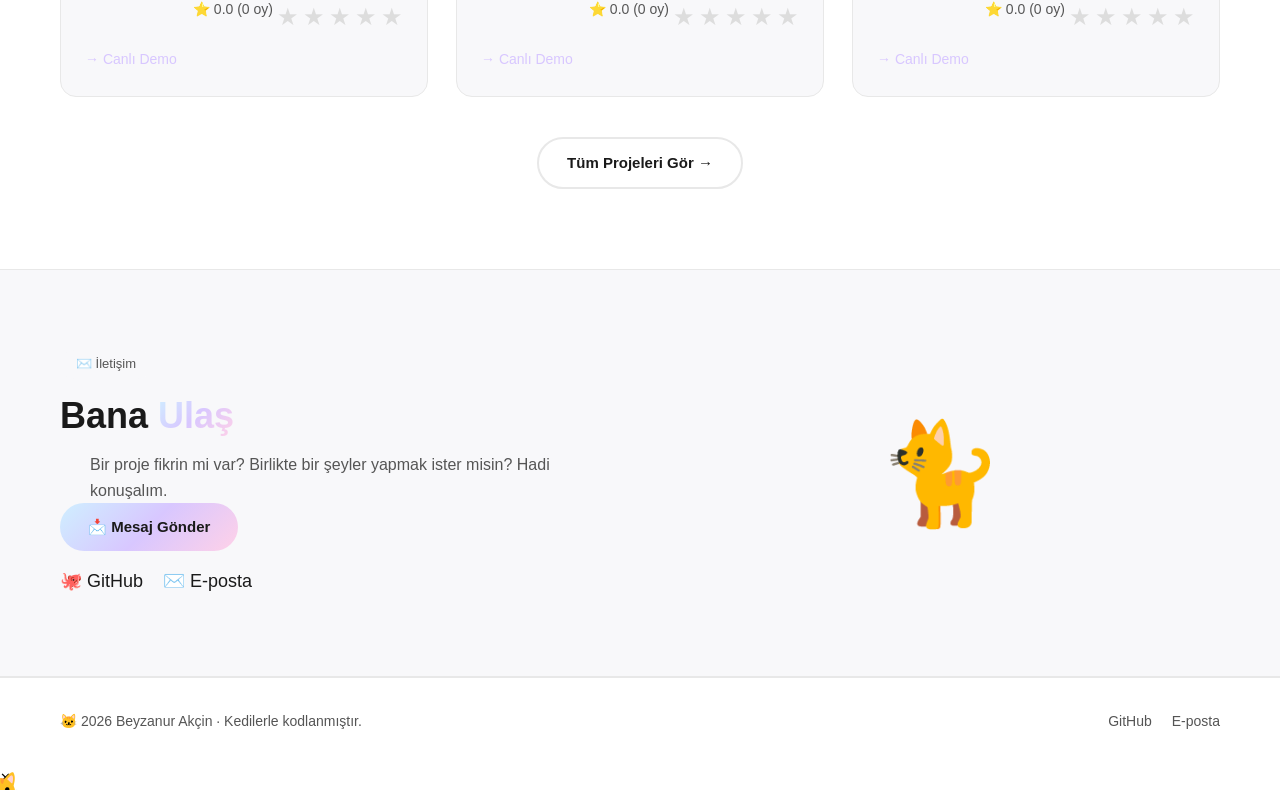
==== commit 1bcff901: "Add modal overlay structure to index.html Added a modal overlay structure to the HTML." ====
--- a/index.html
+++ b/index.html
@@ -162,5 +162,14 @@
   <script src="js/animations.js"></script>
   <script src="js/theme.js"></script>
   <script src="js/main.js"></script>
+  <!-- MODAL -->
+<div class="modal-overlay" id="projectModal">
+  <div class="modal-content">
+    <button class="modal-close" id="modalClose">✕</button>
+    <div class="modal-body" id="modalBody">
+      <!-- JS ile doldurulacak -->
+    </div>
+  </div>
+</div>
 </body>
 </html>
--- a/css/style.css
+++ b/css/style.css
@@ -418,7 +418,7 @@
   overflow: visible;
 }
 
-.project-card::before {
+.project-card::after {
   content: '';
   position: absolute;
   inset: -4px;
@@ -434,7 +434,7 @@
   pointer-events: none;
 }
 
-.project-card:hover::before {
+.project-card:hover::after {
   opacity: 1;
 }
 
@@ -904,3 +904,47 @@
   margin-left: 8px;
   direction: ltr;
 }
+/* ===== HAYVAN SEÇİCİ ===== */
+.animal-selector {
+  position: fixed;
+  bottom: 170px;
+  right: 20px;
+  z-index: 9996;
+  display: flex;
+  gap: 6px;
+  background: var(--color-bg);
+  padding: 8px 12px;
+  border-radius: 30px;
+  border: 1px solid var(--color-border);
+  box-shadow: var(--shadow-md);
+  opacity: 0;
+  transform: translateY(10px);
+  transition: all 0.3s ease;
+  pointer-events: none;
+}
+
+.animal-selector.show {
+  opacity: 1;
+  transform: translateY(0);
+  pointer-events: auto;
+}
+
+.animal-selector button {
+  font-size: 24px;
+  border: none;
+  background: transparent;
+  cursor: pointer;
+  transition: transform 0.2s;
+  padding: 2px 4px;
+  border-radius: 12px;
+}
+
+.animal-selector button:hover {
+  transform: scale(1.3);
+  background: var(--color-card-hover);
+}
+
+.animal-selector button.active {
+  background: var(--gradient-main);
+  border-radius: 50%;
+}
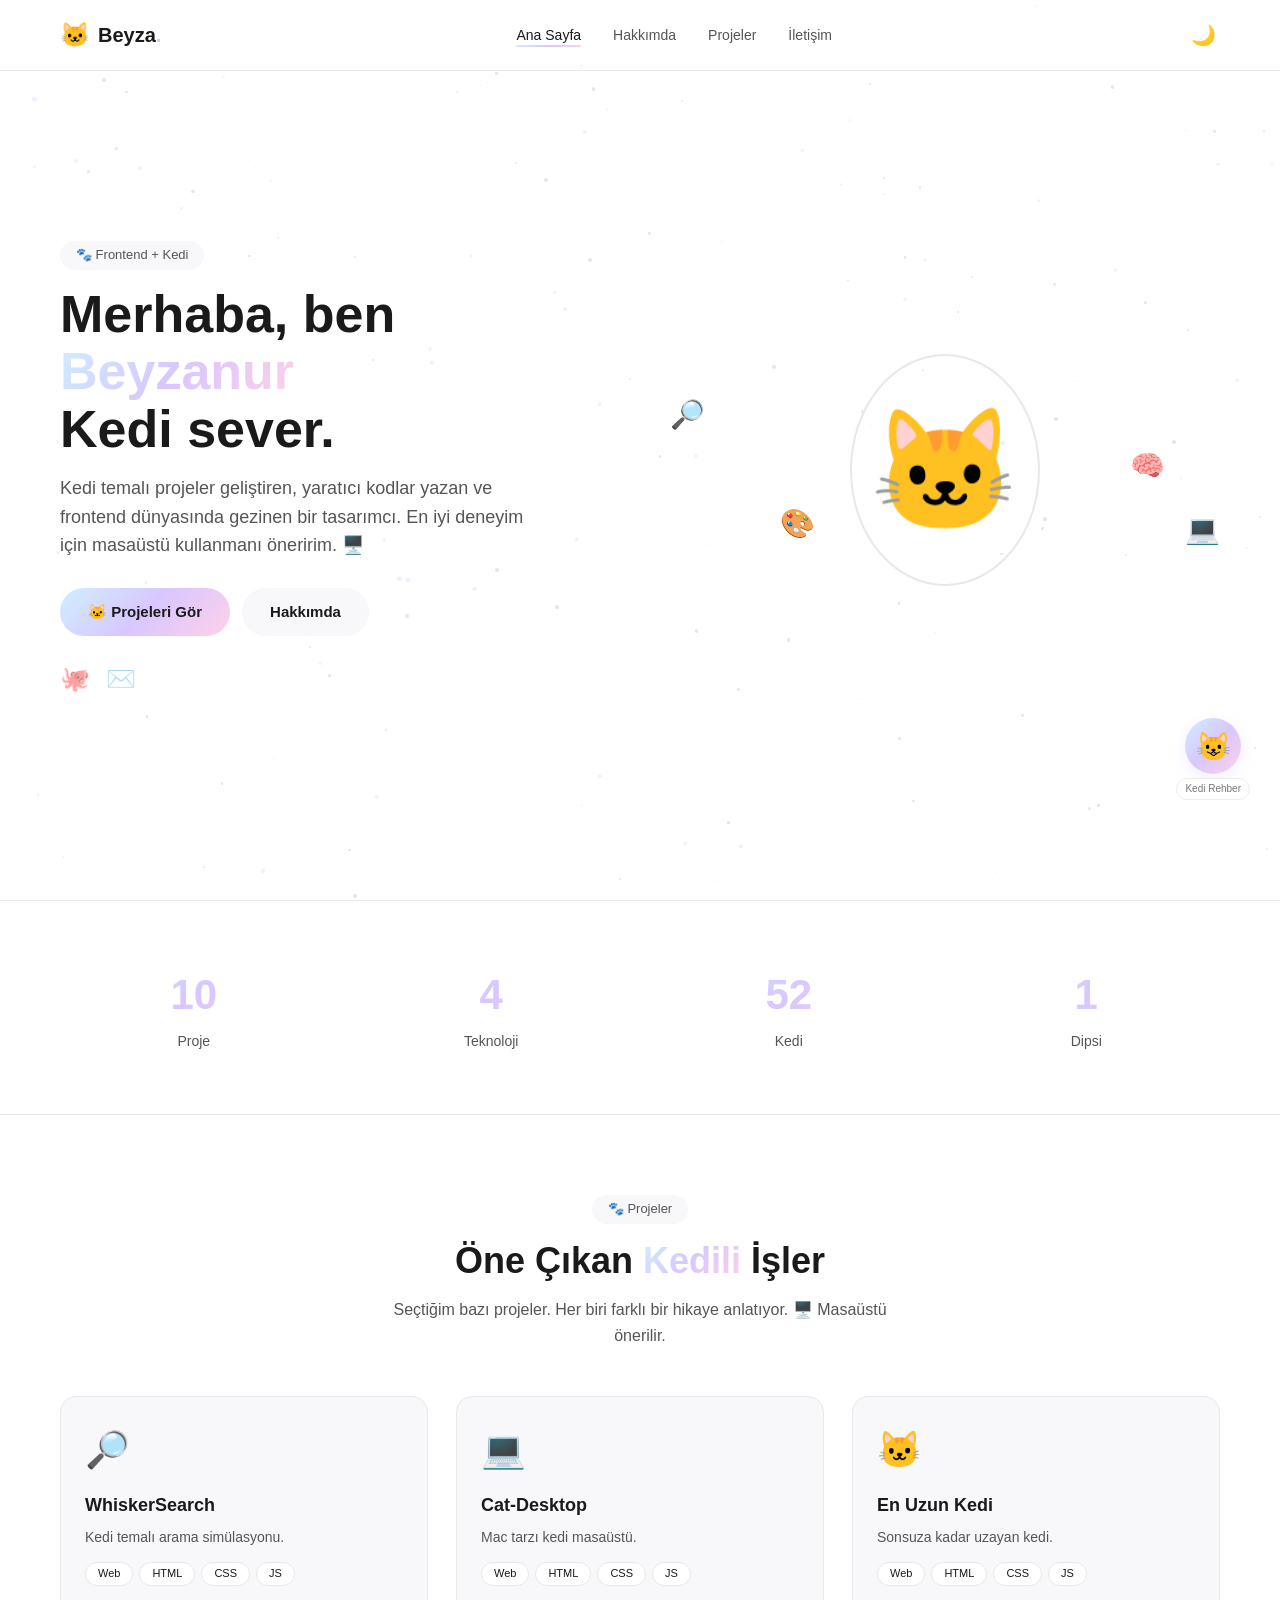
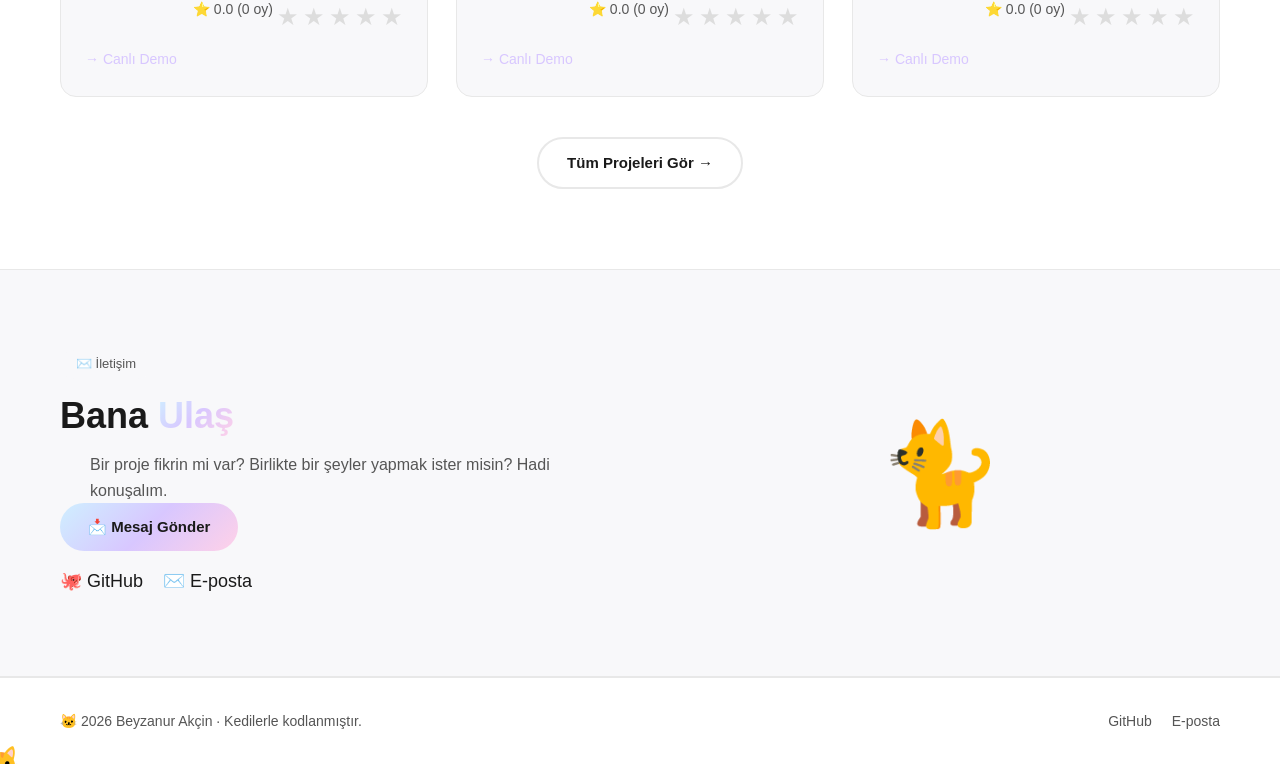
==== commit 86417734: "Update index.html" ====
--- a/index.html
+++ b/index.html
@@ -157,19 +157,20 @@
   <button class="back-to-top" id="backToTop">↑</button>
   <div class="scroll-progress" id="scrollProgress"></div>
 
+  <!-- MODAL -->
+  <div class="modal-overlay" id="projectModal">
+    <div class="modal-content">
+      <button class="modal-close" id="modalClose">✕</button>
+      <div class="modal-body" id="modalBody">
+        <!-- JS ile doldurulacak -->
+      </div>
+    </div>
+  </div>
+
   <script src="js/particles.js"></script>
   <script src="js/search.js"></script>
   <script src="js/animations.js"></script>
   <script src="js/theme.js"></script>
   <script src="js/main.js"></script>
-  <!-- MODAL -->
-<div class="modal-overlay" id="projectModal">
-  <div class="modal-content">
-    <button class="modal-close" id="modalClose">✕</button>
-    <div class="modal-body" id="modalBody">
-      <!-- JS ile doldurulacak -->
-    </div>
-  </div>
-</div>
 </body>
 </html>
--- a/css/style.css
+++ b/css/style.css
@@ -948,3 +948,77 @@
   background: var(--gradient-main);
   border-radius: 50%;
 }
+/* ===== MODAL ===== */
+.modal-overlay {
+  position: fixed;
+  inset: 0;
+  z-index: 99999;
+  background: rgba(0, 0, 0, 0.7);
+  backdrop-filter: blur(8px);
+  display: none;
+  align-items: center;
+  justify-content: center;
+  padding: 20px;
+}
+
+.modal-overlay.active {
+  display: flex;
+}
+
+.modal-content {
+  background: var(--color-bg);
+  border-radius: var(--radius);
+  max-width: 600px;
+  width: 100%;
+  max-height: 80vh;
+  overflow-y: auto;
+  padding: 30px;
+  position: relative;
+  border: 1px solid var(--color-border);
+  box-shadow: var(--shadow-lg);
+}
+
+.modal-close {
+  position: absolute;
+  top: 12px;
+  right: 16px;
+  font-size: 24px;
+  background: none;
+  border: none;
+  cursor: pointer;
+  color: var(--color-text-secondary);
+  transition: color 0.2s;
+}
+
+.modal-close:hover {
+  color: var(--color-text);
+}
+
+.modal-body h2 {
+  margin-bottom: 8px;
+}
+
+.modal-body .modal-emoji {
+  font-size: 48px;
+  display: block;
+  margin-bottom: 12px;
+}
+
+.modal-body .modal-desc {
+  color: var(--color-text-secondary);
+  margin-bottom: 16px;
+}
+
+.modal-body .modal-img {
+  width: 100%;
+  border-radius: var(--radius);
+  margin-bottom: 16px;
+  background: var(--color-card);
+  height: 180px;
+  display: flex;
+  align-items: center;
+  justify-content: center;
+  font-size: 60px;
+  color: var(--color-text-secondary);
+  border: 1px solid var(--color-border);
+}
